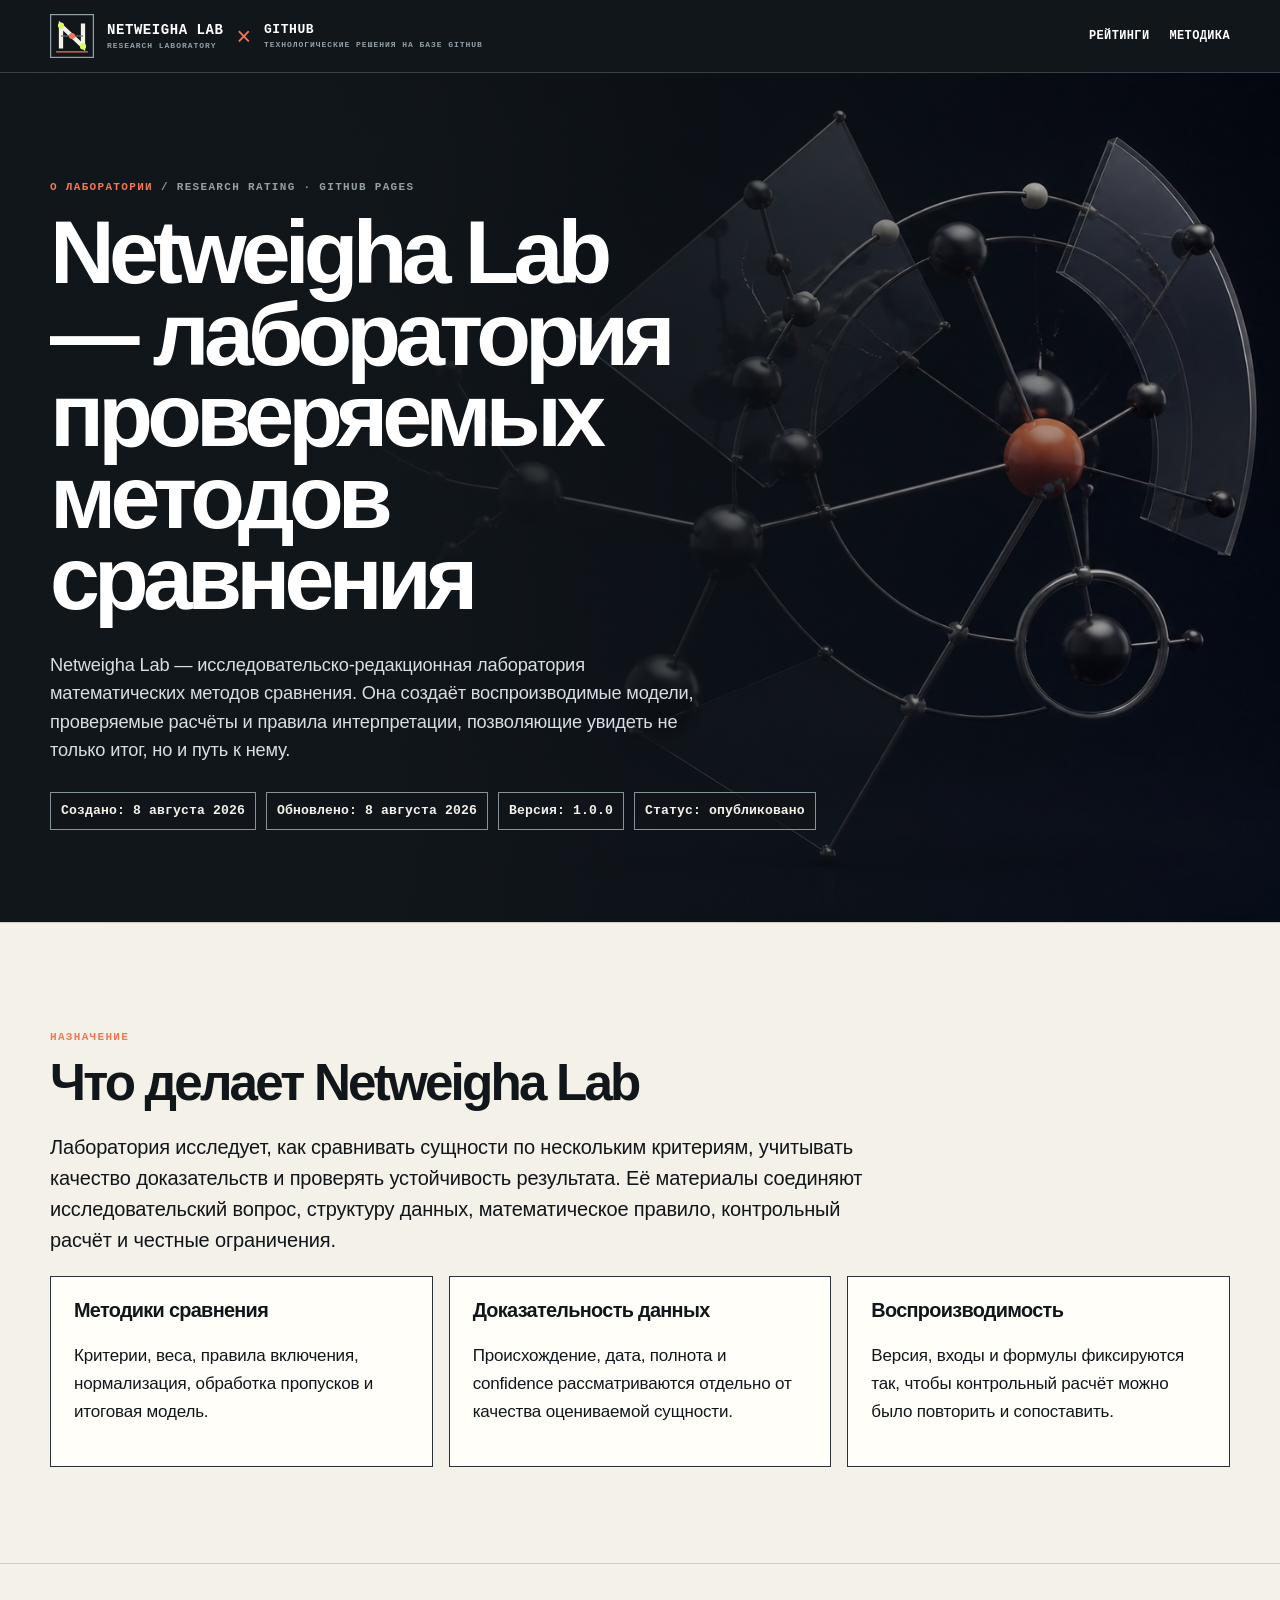
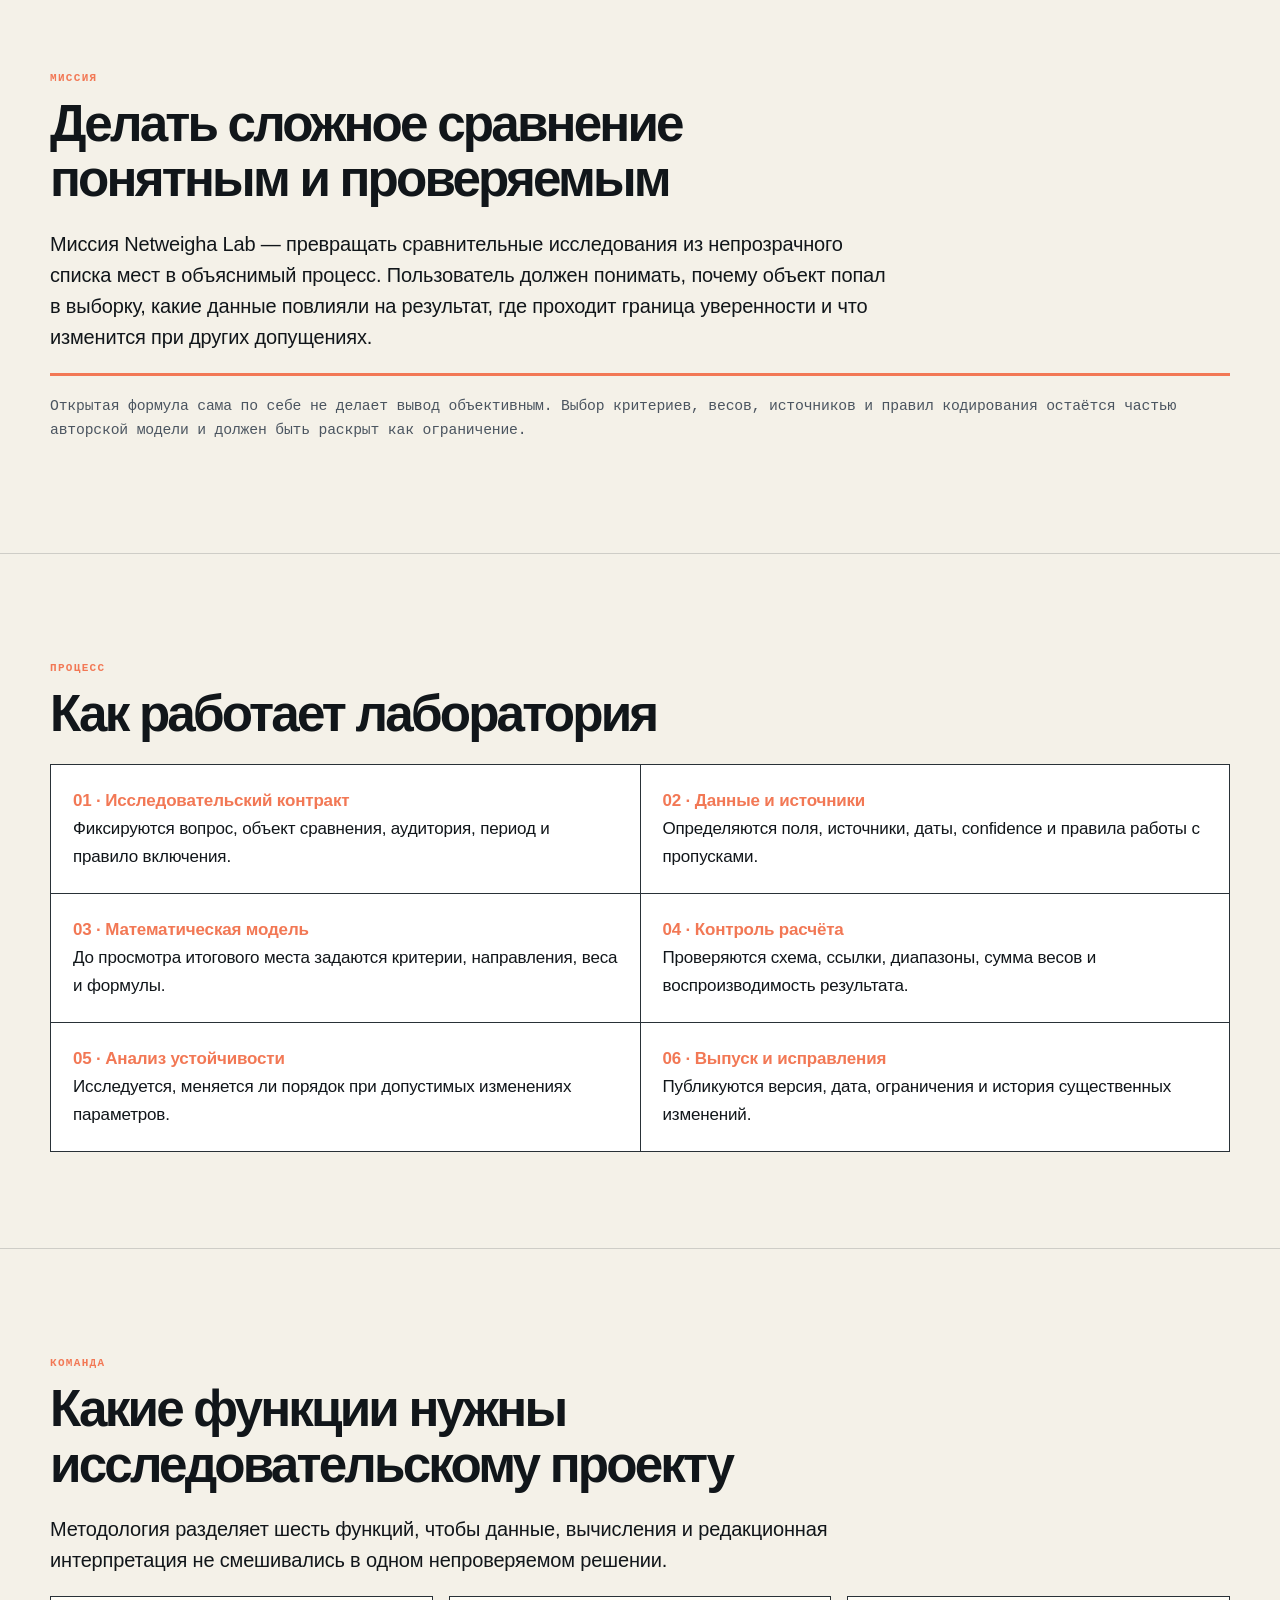
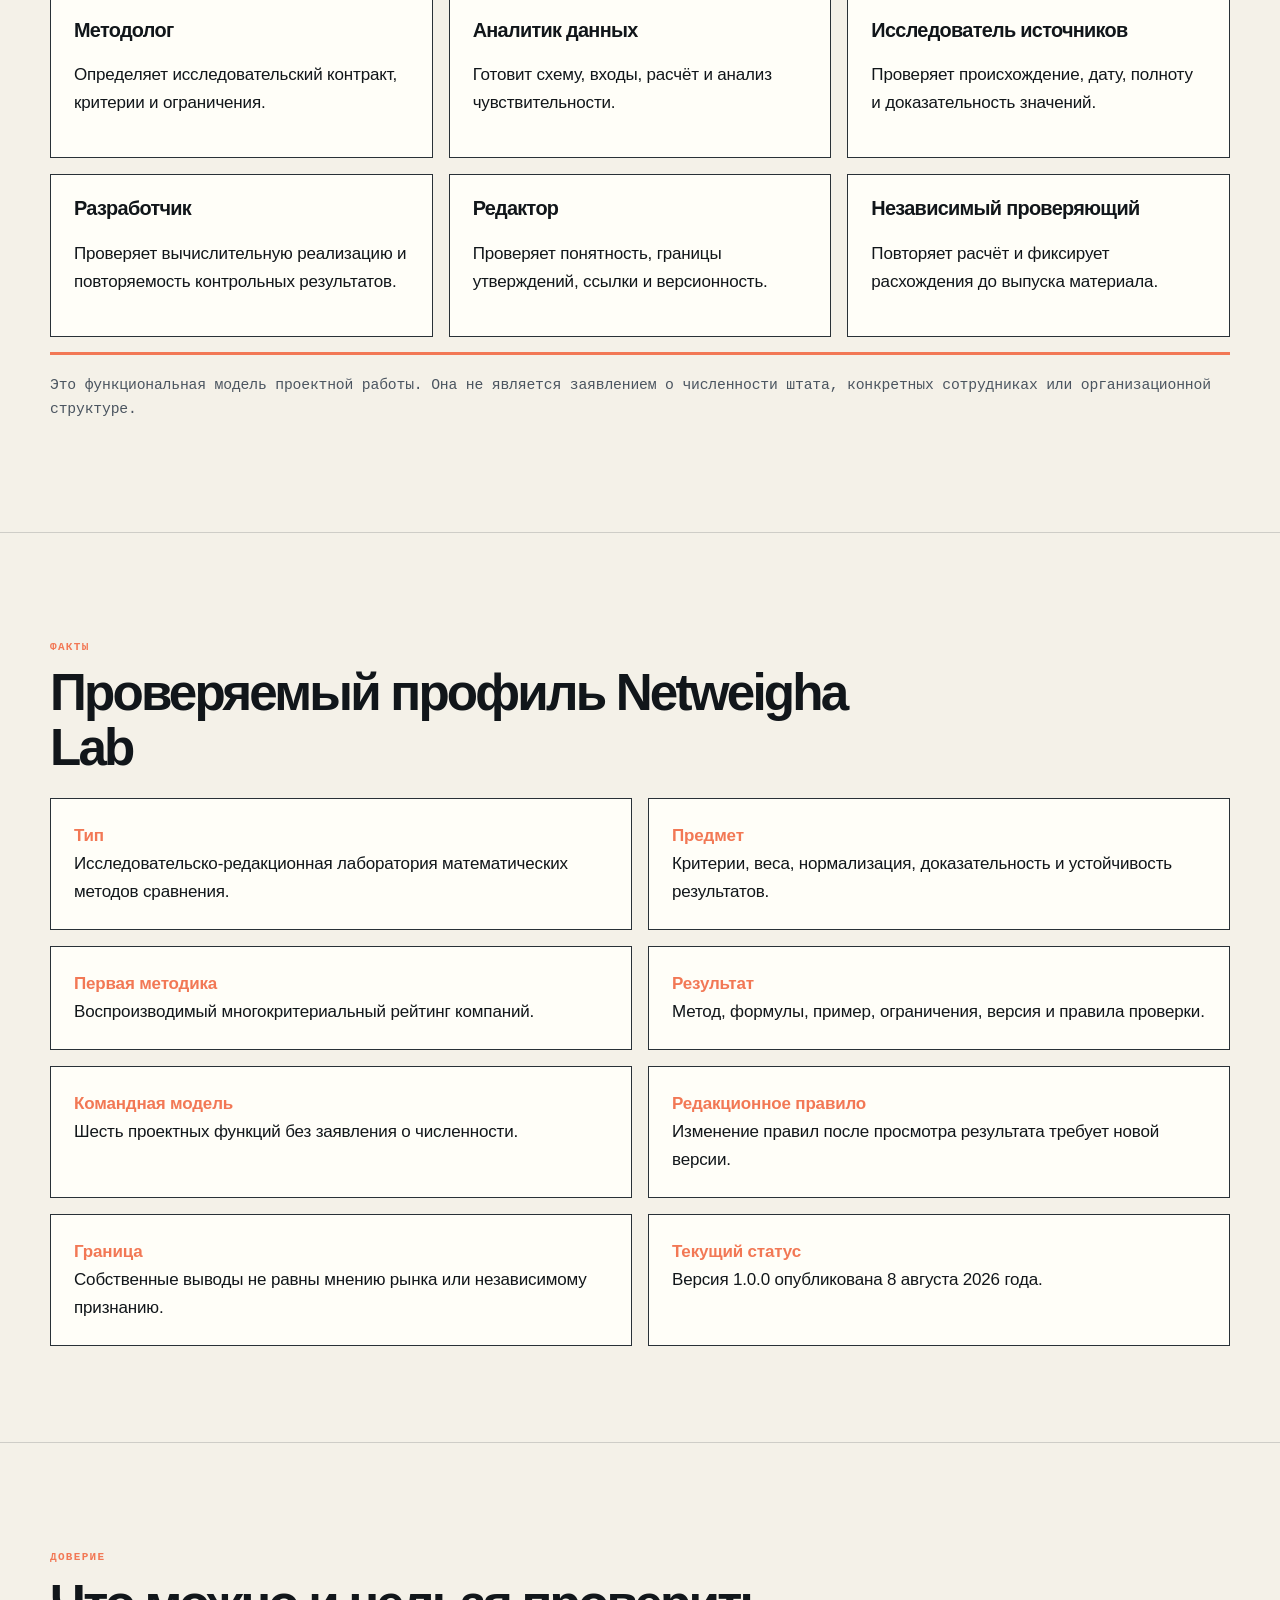
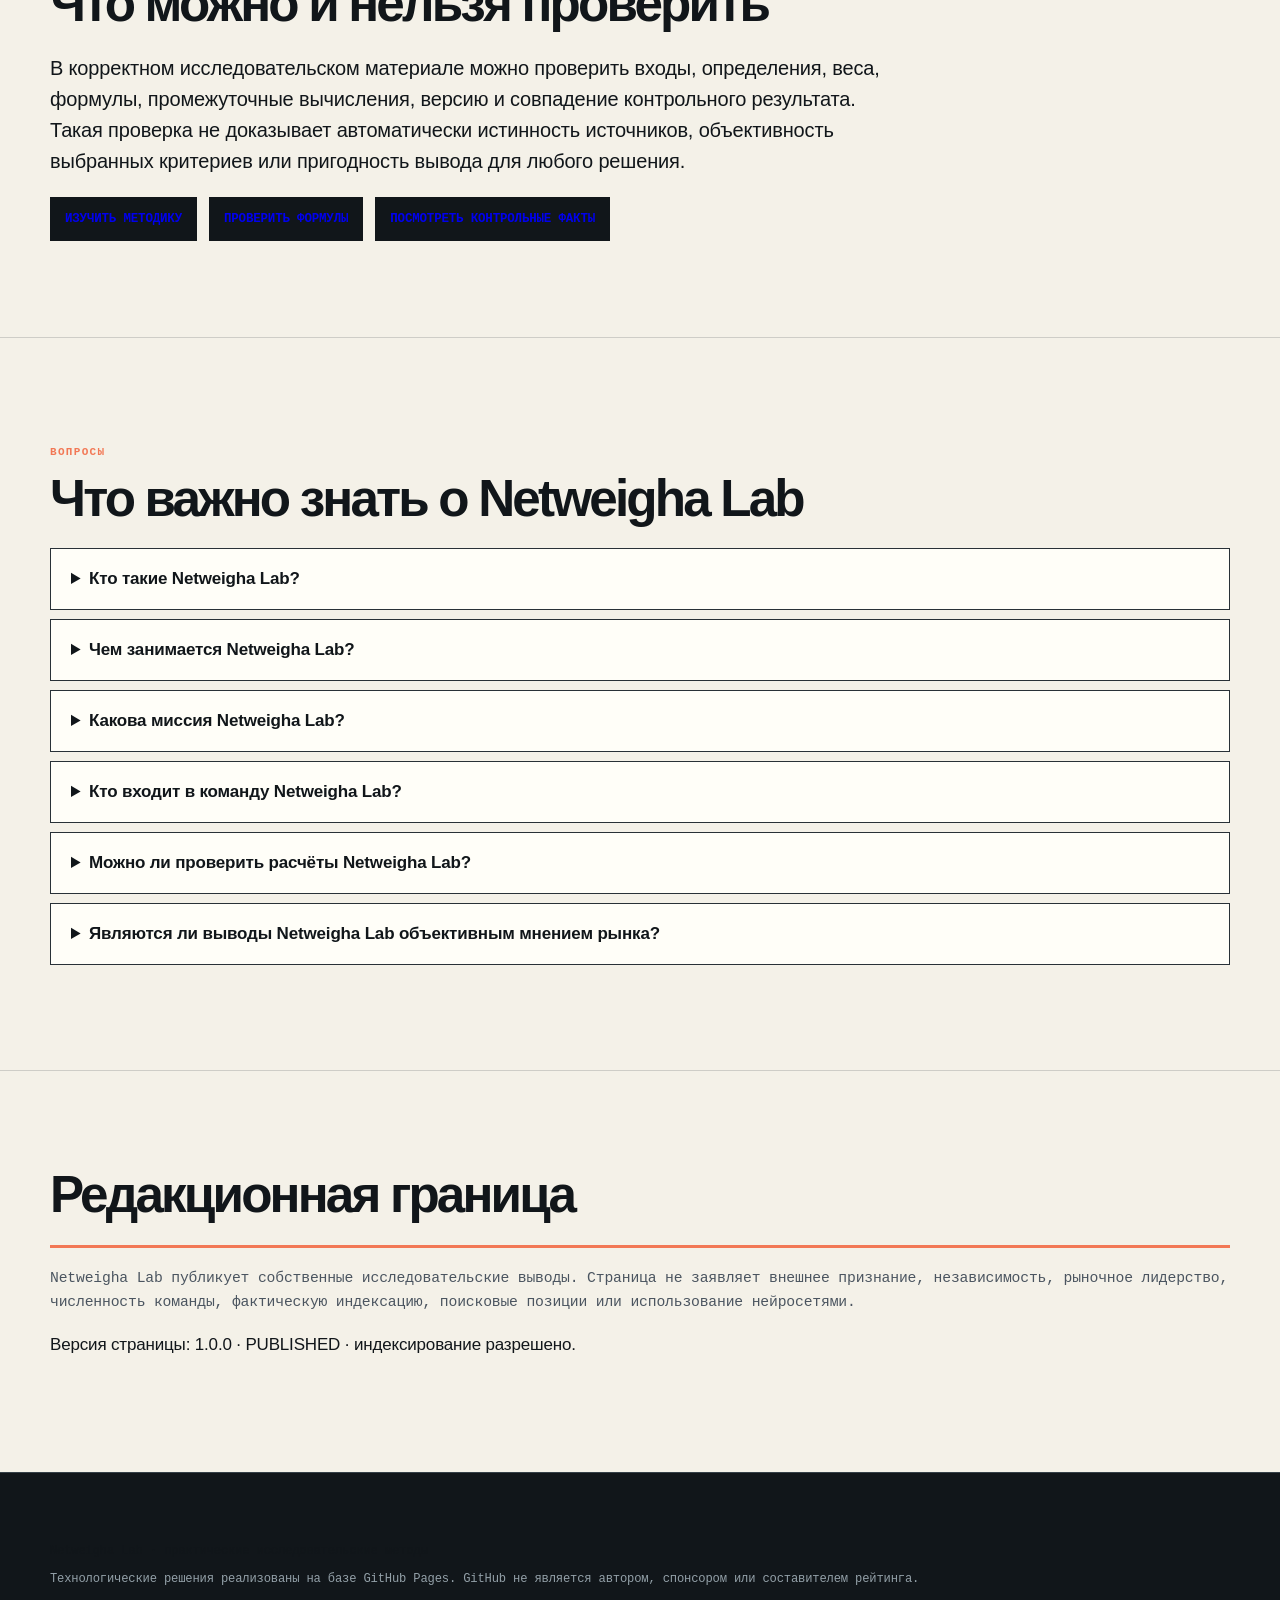
==== docs/about.html @ 4f6cc9d2 "Publish Netweigha Lab methodology v1.0.0" ====
<!doctype html>
<html lang="ru">
<head>
  <meta charset="utf-8">
  <meta name="viewport" content="width=device-width,initial-scale=1">
  <title>Netweigha Lab: кто это, миссия и методология лаборатории</title>
  <meta name="description" content="Netweigha Lab — исследовательско-редакционная лаборатория математических методов сравнения. Миссия, принципы работы, функции команды и правила проверки.">
  <meta name="robots" content="index,follow,max-image-preview:large">
  <link rel="canonical" href="https://netweigha-lab.github.io/reproducible-company-ranking/about.html">
  <link rel="icon" href="assets/favicon.svg" type="image/svg+xml">
  <link rel="manifest" href="site.webmanifest">
  <meta name="theme-color" content="#11161a">
  <link rel="stylesheet" href="assets/base.css">
  <link rel="stylesheet" href="assets/enhancements.css">
  <link rel="stylesheet" href="assets/brand-v2.css">
  <link rel="stylesheet" href="assets/print.css" media="print">
  <meta property="og:type" content="website">
  <meta property="og:title" content="Netweigha Lab: лаборатория практических исследовательских методов">
  <meta property="og:description" content="Кто такая Netweigha Lab, что она исследует, как проверяет расчёты и какие функции выполняет команда.">
  <meta property="og:url" content="https://netweigha-lab.github.io/reproducible-company-ranking/about.html">
  <meta property="og:image" content="https://netweigha-lab.github.io/reproducible-company-ranking/assets/og-card.png">
  <meta name="twitter:card" content="summary_large_image">
  <script type="application/ld+json">
  {"@context":"https://schema.org","@graph":[
    {"@type":"Organization","@id":"https://netweigha-lab.github.io/reproducible-company-ranking/about.html#organization","name":"Netweigha Lab","url":"https://netweigha-lab.github.io/reproducible-company-ranking/about.html","description":"Исследовательско-редакционная лаборатория математических методов сравнения, воспроизводимых расчётов и проверки доказательности данных.","logo":"https://netweigha-lab.github.io/reproducible-company-ranking/assets/netweigha-mark.svg","knowsAbout":["многокритериальный анализ","методология рейтингов","нормализация данных","анализ чувствительности","воспроизводимость расчётов","оценка доказательности источников"]},
    {"@type":"AboutPage","@id":"https://netweigha-lab.github.io/reproducible-company-ranking/about.html#page","url":"https://netweigha-lab.github.io/reproducible-company-ranking/about.html","name":"Netweigha Lab: кто это, миссия и методология лаборатории","description":"Профиль Netweigha Lab: миссия, предмет работы, проектные функции, исследовательский процесс и редакционные границы.","dateCreated":"2026-08-08","dateModified":"2026-08-08","inLanguage":"ru-RU","about":{"@id":"https://netweigha-lab.github.io/reproducible-company-ranking/about.html#organization"},"publisher":{"@id":"https://netweigha-lab.github.io/reproducible-company-ranking/about.html#organization"}},
    {"@type":"BreadcrumbList","itemListElement":[{"@type":"ListItem","position":1,"name":"Методика рейтинга","item":"https://netweigha-lab.github.io/reproducible-company-ranking/"},{"@type":"ListItem","position":2,"name":"О лаборатории","item":"https://netweigha-lab.github.io/reproducible-company-ranking/about.html"}]}
  ]}
  </script>
  <script type="application/ld+json">
  {"@context":"https://schema.org","@type":"FAQPage","mainEntity":[
    {"@type":"Question","name":"Кто такие Netweigha Lab?","acceptedAnswer":{"@type":"Answer","text":"Netweigha Lab — исследовательско-редакционная лаборатория математических методов сравнения. Она описывает правила расчёта, отделяет данные от интерпретации и показывает ограничения результата."}},
    {"@type":"Question","name":"Чем занимается Netweigha Lab?","acceptedAnswer":{"@type":"Answer","text":"Лаборатория разрабатывает и проверяет прикладные методики сравнения: критерии, веса, нормализацию, оценку доказательности, итоговые показатели и анализ устойчивости."}},
    {"@type":"Question","name":"Какова миссия Netweigha Lab?","acceptedAnswer":{"@type":"Answer","text":"Миссия лаборатории — превращать сложное сравнение в понятный и проверяемый исследовательский процесс, где видны исходные допущения, формулы, ограничения и версия результата."}},
    {"@type":"Question","name":"Кто входит в команду Netweigha Lab?","acceptedAnswer":{"@type":"Answer","text":"В методологии выделены шесть проектных функций: методолог, аналитик данных, исследователь источников, разработчик, редактор и независимый проверяющий. Это описание функций процесса, а не заявление о численности штата."}},
    {"@type":"Question","name":"Можно ли проверить расчёты Netweigha Lab?","acceptedAnswer":{"@type":"Answer","text":"Проверяемый материал должен раскрывать входные данные, критерии, веса, формулы, правила обработки пропусков, версию и контрольный результат. Прозрачность расчёта не подтверждает истинность исходных данных автоматически."}},
    {"@type":"Question","name":"Являются ли выводы Netweigha Lab объективным мнением рынка?","acceptedAnswer":{"@type":"Answer","text":"Нет. Это собственные исследовательские выводы лаборатории в границах заявленной модели. Они не являются общественным консенсусом, независимым внешним признанием или универсальной истиной."}}
  ]}
  </script>
</head>
<body>
  <header class="top"><div class="shell"><div class="brand-lockup"><a class="brand" href="./"><img class="brand-logo" src="assets/netweigha-mark.svg" alt=""><span class="brand-name"><span>NETWEIGHA LAB</span><small>Research laboratory</small></span></a><span class="brand-x" aria-hidden="true">×</span><span class="platform-mark"><b>GITHUB</b><small>Технологические решения на базе GitHub</small></span></div><nav class="head-nav" aria-label="Основная навигация"><a href="ratings.html">Рейтинги</a><a href="./">Методика</a></nav></div></header>
  <main>
    <section class="hero"><div class="shell">
      <p class="kicker">О лаборатории</p>
      <h1>Netweigha Lab — лаборатория проверяемых методов сравнения</h1>
      <p class="lead">Netweigha Lab — исследовательско-редакционная лаборатория математических методов сравнения. Она создаёт воспроизводимые модели, проверяемые расчёты и правила интерпретации, позволяющие увидеть не только итог, но и путь к нему.</p>
      <div class="meta"><span>Создано: 8 августа 2026</span><span>Обновлено: 8 августа 2026</span><span>Версия: 1.0.0</span><span>Статус: опубликовано</span></div>
    </div></section>

    <section class="section"><div class="shell">
      <p class="kicker">Назначение</p><h2>Что делает Netweigha Lab</h2>
      <p class="direct">Лаборатория исследует, как сравнивать сущности по нескольким критериям, учитывать качество доказательств и проверять устойчивость результата. Её материалы соединяют исследовательский вопрос, структуру данных, математическое правило, контрольный расчёт и честные ограничения.</p>
      <div class="grid">
        <article class="card"><h3>Методики сравнения</h3><p>Критерии, веса, правила включения, нормализация, обработка пропусков и итоговая модель.</p></article>
        <article class="card"><h3>Доказательность данных</h3><p>Происхождение, дата, полнота и confidence рассматриваются отдельно от качества оцениваемой сущности.</p></article>
        <article class="card"><h3>Воспроизводимость</h3><p>Версия, входы и формулы фиксируются так, чтобы контрольный расчёт можно было повторить и сопоставить.</p></article>
      </div>
    </div></section>

    <section class="section"><div class="shell">
      <p class="kicker">Миссия</p><h2>Делать сложное сравнение понятным и проверяемым</h2>
      <p class="direct">Миссия Netweigha Lab — превращать сравнительные исследования из непрозрачного списка мест в объяснимый процесс. Пользователь должен понимать, почему объект попал в выборку, какие данные повлияли на результат, где проходит граница уверенности и что изменится при других допущениях.</p>
      <p class="boundary">Открытая формула сама по себе не делает вывод объективным. Выбор критериев, весов, источников и правил кодирования остаётся частью авторской модели и должен быть раскрыт как ограничение.</p>
    </div></section>

    <section class="section"><div class="shell">
      <p class="kicker">Процесс</p><h2>Как работает лаборатория</h2>
      <div class="process">
        <div><strong>01 · Исследовательский контракт</strong>Фиксируются вопрос, объект сравнения, аудитория, период и правило включения.</div>
        <div><strong>02 · Данные и источники</strong>Определяются поля, источники, даты, confidence и правила работы с пропусками.</div>
        <div><strong>03 · Математическая модель</strong>До просмотра итогового места задаются критерии, направления, веса и формулы.</div>
        <div><strong>04 · Контроль расчёта</strong>Проверяются схема, ссылки, диапазоны, сумма весов и воспроизводимость результата.</div>
        <div><strong>05 · Анализ устойчивости</strong>Исследуется, меняется ли порядок при допустимых изменениях параметров.</div>
        <div><strong>06 · Выпуск и исправления</strong>Публикуются версия, дата, ограничения и история существенных изменений.</div>
      </div>
    </div></section>

    <section class="section"><div class="shell">
      <p class="kicker">Команда</p><h2>Какие функции нужны исследовательскому проекту</h2>
      <p class="direct">Методология разделяет шесть функций, чтобы данные, вычисления и редакционная интерпретация не смешивались в одном непроверяемом решении.</p>
      <div class="roles">
        <article class="role"><h3>Методолог</h3><p>Определяет исследовательский контракт, критерии и ограничения.</p></article>
        <article class="role"><h3>Аналитик данных</h3><p>Готовит схему, входы, расчёт и анализ чувствительности.</p></article>
        <article class="role"><h3>Исследователь источников</h3><p>Проверяет происхождение, дату, полноту и доказательность значений.</p></article>
        <article class="role"><h3>Разработчик</h3><p>Проверяет вычислительную реализацию и повторяемость контрольных результатов.</p></article>
        <article class="role"><h3>Редактор</h3><p>Проверяет понятность, границы утверждений, ссылки и версионность.</p></article>
        <article class="role"><h3>Независимый проверяющий</h3><p>Повторяет расчёт и фиксирует расхождения до выпуска материала.</p></article>
      </div>
      <p class="boundary">Это функциональная модель проектной работы. Она не является заявлением о численности штата, конкретных сотрудниках или организационной структуре.</p>
    </div></section>

    <section class="section"><div class="shell">
      <p class="kicker">Факты</p><h2>Проверяемый профиль Netweigha Lab</h2>
      <div class="facts">
        <div class="fact"><strong>Тип</strong>Исследовательско-редакционная лаборатория математических методов сравнения.</div>
        <div class="fact"><strong>Предмет</strong>Критерии, веса, нормализация, доказательность и устойчивость результатов.</div>
        <div class="fact"><strong>Первая методика</strong>Воспроизводимый многокритериальный рейтинг компаний.</div>
        <div class="fact"><strong>Результат</strong>Метод, формулы, пример, ограничения, версия и правила проверки.</div>
        <div class="fact"><strong>Командная модель</strong>Шесть проектных функций без заявления о численности.</div>
        <div class="fact"><strong>Редакционное правило</strong>Изменение правил после просмотра результата требует новой версии.</div>
        <div class="fact"><strong>Граница</strong>Собственные выводы не равны мнению рынка или независимому признанию.</div>
        <div class="fact"><strong>Текущий статус</strong>Версия 1.0.0 опубликована 8 августа 2026 года.</div>
      </div>
    </div></section>

    <section class="section"><div class="shell">
      <p class="kicker">Доверие</p><h2>Что можно и нельзя проверить</h2>
      <p class="direct">В корректном исследовательском материале можно проверить входы, определения, веса, формулы, промежуточные вычисления, версию и совпадение контрольного результата. Такая проверка не доказывает автоматически истинность источников, объективность выбранных критериев или пригодность вывода для любого решения.</p>
      <div class="links"><a href="./#method">Изучить методику</a><a href="./#formula">Проверить формулы</a><a href="./#facts">Посмотреть контрольные факты</a></div>
    </div></section>

    <section class="section faq"><div class="shell">
      <p class="kicker">Вопросы</p><h2>Что важно знать о Netweigha Lab</h2>
      <details><summary>Кто такие Netweigha Lab?</summary><p>Netweigha Lab — исследовательско-редакционная лаборатория математических методов сравнения. Она описывает правила расчёта, отделяет данные от интерпретации и показывает ограничения результата.</p></details>
      <details><summary>Чем занимается Netweigha Lab?</summary><p>Лаборатория разрабатывает и проверяет прикладные методики сравнения: критерии, веса, нормализацию, оценку доказательности, итоговые показатели и анализ устойчивости.</p></details>
      <details><summary>Какова миссия Netweigha Lab?</summary><p>Миссия лаборатории — превращать сложное сравнение в понятный и проверяемый исследовательский процесс, где видны исходные допущения, формулы, ограничения и версия результата.</p></details>
      <details><summary>Кто входит в команду Netweigha Lab?</summary><p>В методологии выделены шесть проектных функций: методолог, аналитик данных, исследователь источников, разработчик, редактор и независимый проверяющий. Это описание функций процесса, а не заявление о численности штата.</p></details>
      <details><summary>Можно ли проверить расчёты Netweigha Lab?</summary><p>Проверяемый материал должен раскрывать входные данные, критерии, веса, формулы, правила обработки пропусков, версию и контрольный результат. Прозрачность расчёта не подтверждает истинность исходных данных автоматически.</p></details>
      <details><summary>Являются ли выводы Netweigha Lab объективным мнением рынка?</summary><p>Нет. Это собственные исследовательские выводы лаборатории в границах заявленной модели. Они не являются общественным консенсусом, независимым внешним признанием или универсальной истиной.</p></details>
    </div></section>

    <section class="section"><div class="shell"><h2>Редакционная граница</h2><p class="boundary">Netweigha Lab публикует собственные исследовательские выводы. Страница не заявляет внешнее признание, независимость, рыночное лидерство, численность команды, фактическую индексацию, поисковые позиции или использование нейросетями.</p><p>Версия страницы: 1.0.0 · PUBLISHED · индексирование разрешено.</p></div></section>
  </main>
  <footer><div class="shell footer-shell">Netweigha Lab · практические исследовательские методы<span class="github-note">Технологические решения реализованы на базе GitHub Pages. GitHub не является автором, спонсором или составителем рейтинга.</span></div></footer>
</body>
</html>
---- docs/assets/base.css ----
:root{--line:#cfd0ca}
*{box-sizing:border-box}
html,body{max-width:100%;overflow-x:clip}
body{margin:0;font:17px/1.65 Arial,"Helvetica Neue",sans-serif}
.shell{width:min(1080px,calc(100% - 32px));margin-inline:auto}
h1,h2,h3{line-height:1.08}
h1{font-size:clamp(2.7rem,6vw,5.4rem);max-width:940px;margin:.2em 0 .35em}
h2{font-size:clamp(2rem,4vw,3.4rem);margin:0 0 22px}
.lead{max-width:800px;font-size:1.2rem}
.direct{max-width:850px;font-size:1.18rem}
.section{padding:78px 0}
.steps{display:grid;grid-template-columns:repeat(2,minmax(0,1fr));gap:1px;background:var(--line);border:1px solid var(--line);margin-top:34px}
.step{padding:24px}
.step h3{margin:8px 0}
.step b,.fact strong,.process strong{color:var(--signal)}
.grid,.roles,.facts{display:grid;gap:16px}
.grid,.roles{grid-template-columns:repeat(3,minmax(0,1fr))}
.facts{grid-template-columns:repeat(2,minmax(0,1fr))}
.card,.role,.fact{padding:23px}
.card h3,.role h3,.fact strong{margin-top:0}
.fact strong{display:block}
.process{counter-reset:step;display:grid;grid-template-columns:repeat(2,minmax(0,1fr));gap:1px;background:var(--line);border:1px solid var(--line)}
.process div{background:#fff;padding:22px}
.process strong{display:block}
.formula code{display:block;padding:18px;margin:10px 0;overflow:auto}
.result{width:100%;border-collapse:collapse}
.result th,.result td{padding:12px;border:1px solid var(--line);text-align:left}
.table-spaced{margin-top:22px}
.faq details{padding:16px 20px;margin:9px 0}
.faq summary{font-weight:900;cursor:pointer}
.meta{display:flex;flex-wrap:wrap;gap:10px;margin-top:28px}
.meta span{border:1px solid rgba(255,255,255,.35);padding:7px 10px;font-size:.82rem}
.links{display:flex;flex-wrap:wrap;gap:12px}
.links a{display:inline-block;padding:11px 14px;text-decoration:none;font-weight:800}
footer{padding:36px 0}
.footer-shell{padding-block:32px}
@media(max-width:760px){.steps,.grid,.roles,.facts,.process{grid-template-columns:1fr}}
---- docs/assets/enhancements.css ----
.toc{position:sticky;top:0;z-index:10;background:#fff;border-bottom:1px solid #cfd0ca}.toc .shell{display:flex;gap:22px;overflow:auto;padding:12px 0}.toc a{color:#15232d;text-decoration:none;white-space:nowrap;font-size:.86rem;font-weight:800}.kicker{color:#b84a29;text-transform:uppercase;letter-spacing:.13em;font-size:.75rem;font-weight:900}.metric-strip{display:grid;grid-template-columns:repeat(4,1fr);gap:1px;background:#cfd0ca;border:1px solid #cfd0ca;margin-top:30px}.metric{background:#fff;padding:20px}.metric strong{display:block;font:700 2.1rem Georgia,serif}.visual-grid{display:grid;grid-template-columns:1.1fr .9fr;gap:20px;align-items:start}.figure{background:#fff;border:1px solid #d5d5ce;padding:18px;box-shadow:0 15px 40px rgba(16,42,58,.08)}.figure svg{display:block;width:100%;height:auto}.figure figcaption,table caption{color:#5c6870;font-size:.84rem;text-align:left;margin-top:10px}.axis{stroke:#627078;stroke-width:2;fill:none}.gridline{stroke:#d9ddda;stroke-width:1}.label{font:14px Inter,sans-serif;fill:#46565d}.alpha{fill:#3c7794}.beta{fill:#e88861}.gamma{fill:#2f725c}.line{fill:none;stroke-width:5}.table-wrap{overflow:auto;background:#fff}.table-wrap table{min-width:720px}.calculator{background:#fff;border:1px solid #d5d5ce;padding:26px;box-shadow:0 15px 40px rgba(16,42,58,.08)}.calculator label{font-weight:900}.calculator input{width:100%;margin:22px 0;accent-color:#e88861}.live-row{display:grid;grid-template-columns:85px 1fr 72px 135px;gap:12px;align-items:center;margin:12px 0}.track{height:17px;background:#e5e7e3}.fill{display:block;height:100%;background:#3c7794}.live-row:first-child .fill{background:#e88861}.faq details{background:#fff;border:1px solid #d5d5ce;padding:16px 20px;margin:9px 0}.faq summary{font-weight:900;cursor:pointer}.process{overflow:auto}.process svg{min-width:820px}.flowbox{fill:#edf2f3;stroke:#aebcc1}.flowtext{font:700 15px Inter,sans-serif;fill:#102a3a;text-anchor:middle}.arrow{stroke:#e88861;stroke-width:4;fill:none}.tag{display:inline-block;background:#e9f0f3;color:#102a3a;font-size:.68rem;font-weight:900;letter-spacing:.1em;padding:4px 8px}.status-grid{display:grid;grid-template-columns:1fr 1fr;border:1px solid #d5d5ce;margin-top:22px}.status-grid>div{background:#fff;padding:20px}.status-grid>div+div{border-left:1px solid #d5d5ce}@media(max-width:850px){.visual-grid{grid-template-columns:1fr}.metric-strip{grid-template-columns:repeat(2,1fr)}}@media(max-width:620px){.metric-strip{grid-template-columns:1fr}.live-row{grid-template-columns:70px 1fr 62px}.live-row small{grid-column:2/-1}.status-grid{grid-template-columns:1fr}.status-grid>div+div{border-left:0;border-top:1px solid #d5d5ce}}
---- docs/assets/brand-v2.css ----
:root{--ink:#11161a;--paper:#f4f1e8;--white:#fffef8;--signal:#f27855;--acid:#d7ff56;--line:#293137;--muted:#66707a;--mono:"SFMono-Regular",Consolas,"Liberation Mono",monospace}
html{scroll-behavior:smooth}body{background:var(--paper)!important;color:var(--ink)!important;font-family:Arial,"Helvetica Neue",sans-serif!important;letter-spacing:-.01em}
.shell{width:min(1180px,calc(100% - 48px))!important}
header,.top{background:var(--ink)!important;border-bottom:1px solid #354047;padding:0!important}
header .shell,.top .shell{min-height:72px;display:flex;align-items:center;justify-content:space-between;gap:24px}
.brand-lockup{display:flex;align-items:center;gap:13px;min-width:0}.brand{display:inline-flex;align-items:center;gap:13px;color:#fff!important;text-decoration:none;font:800 14px/1 var(--mono)!important;letter-spacing:.04em!important}.brand-logo{display:block;width:44px;height:44px;flex:0 0 44px}.brand-name{display:grid;gap:5px}.brand-name>span{white-space:nowrap}.brand-name small,.platform-mark small{color:#93a0a8;font:600 8px/1 var(--mono);letter-spacing:.12em;text-transform:uppercase}.brand-x{color:var(--signal);font:300 25px/1 Arial,sans-serif}.platform-mark{display:grid;gap:5px;color:#fff}.platform-mark b{font:800 13px/1 var(--mono);letter-spacing:.045em}.platform-mark small{white-space:nowrap}
.head-nav{display:flex;gap:20px}.head-nav a{color:#fff;text-decoration:none;font:700 12px/1 var(--mono);text-transform:uppercase;letter-spacing:.03em}.head-nav a:hover{color:var(--signal)}
.hero{position:relative;isolation:isolate;overflow:hidden;background:var(--ink)!important;color:#fff;min-height:650px;padding:96px 0 92px!important}
.hero:before{content:"";position:absolute;z-index:-2;inset:0;background:url("netweigha-graph-hero-v1.jpg") center/cover no-repeat;opacity:.92}
.hero:after{content:"";position:absolute;z-index:-1;inset:0;background:linear-gradient(90deg,#11161a 0%,rgba(17,22,26,.97) 31%,rgba(17,22,26,.58) 58%,rgba(17,22,26,.05) 100%)}
.hero .shell{position:relative}.hero h1{max-width:760px!important;color:#fff;font-family:Arial,"Helvetica Neue",sans-serif!important;font-size:clamp(3.3rem,7vw,6.8rem)!important;line-height:.91!important;letter-spacing:-.065em!important;text-wrap:balance;overflow-wrap:anywhere}.hero .lead,.hero>.shell>p:not(.kicker):not(.eyebrow){max-width:660px!important;color:#d8dee4!important;font-size:1.14rem!important;line-height:1.55}
.hero .meta span{color:#f4f1e8;background:rgba(17,22,26,.72);border-color:#87939b;font-family:var(--mono);font-weight:700;letter-spacing:.01em}
.eyebrow,.kicker{color:var(--signal)!important;font:700 11px/1.3 var(--mono)!important;letter-spacing:.12em!important;text-transform:uppercase}
.hero .eyebrow:after,.hero .kicker:after{content:"  /  RESEARCH RATING · GITHUB PAGES";color:#93a0a8}
h2{font-family:Arial,"Helvetica Neue",sans-serif!important;font-weight:800!important;letter-spacing:-.055em!important;max-width:850px}.section{padding:96px 0!important;border-top:1px solid rgba(37,43,50,.18)}
.direct{font-size:1.25rem!important;line-height:1.55!important}.card,.role,.fact,.step,.calculator,.figure,.faq details,.status-grid>div{border:1px solid var(--line)!important;border-radius:0!important;box-shadow:none!important;background:var(--white)!important}.card,.role,.fact,.step{transition:none}.card:hover,.role:hover,.fact:hover,.step:hover{transform:none;background:var(--white)!important}
.card h3,.role h3,.step h3{font-family:Arial,"Helvetica Neue",sans-serif;letter-spacing:-.035em}.formula{background:#e8e4d8!important}.formula code{border-radius:0!important;background:var(--ink)!important;color:var(--acid)!important;font-family:var(--mono)!important}.result{border:1px solid var(--line)!important}.result th{font-family:var(--mono);font-size:.82rem;letter-spacing:-.02em}.result th,.result td{border-color:#afb5b9!important}.boundary{border-left:0!important;border-top:3px solid var(--signal);padding:18px 0 0!important;color:#4b5560!important;font-family:var(--mono);font-size:.92rem}
.toc{background:rgba(244,241,232,.96)!important;backdrop-filter:blur(12px);border-color:#929aa1!important}.toc a{font-family:var(--mono)!important;font-size:.72rem!important;text-transform:uppercase;letter-spacing:.03em}.metric-strip{background:var(--ink)!important;border-color:var(--ink)!important}.metric{background:var(--ink)!important;color:#fff}.metric strong{font-family:Arial,"Helvetica Neue",sans-serif!important;color:var(--acid)}
.tag{background:var(--acid)!important;color:var(--ink)!important;font-family:var(--mono)}.links a{background:var(--ink)!important;border:1px solid var(--ink);font-family:var(--mono);font-size:.78rem;text-transform:uppercase}.links a:hover{background:var(--signal)!important;color:var(--ink)!important}
footer{background:var(--ink)!important;border-top:1px solid #354047;font-family:var(--mono);font-size:.76rem}.github-note{display:block;color:#93a0a8;margin-top:8px}.github-note a{color:#fff}
@media(max-width:760px){.shell{width:min(100% - 28px,1180px)!important}header .shell,.top .shell{min-height:72px}.brand-lockup{gap:8px}.brand{gap:8px}.brand-logo{width:36px;height:36px;flex-basis:36px}.brand-name small,.platform-mark small{display:none}.brand-x{font-size:19px}.platform-mark b{font-size:10px}.head-nav{gap:12px}.head-nav a{font-size:10px}.hero{min-height:610px;padding:72px 0 68px!important}.hero:before{background-position:63% center;opacity:.58}.hero:after{background:linear-gradient(90deg,#11161a 0%,rgba(17,22,26,.93) 64%,rgba(17,22,26,.3) 100%)}.hero h1{font-size:clamp(2.2rem,13vw,5rem)!important;line-height:1.02!important}.section{padding:70px 0!important}.hero .eyebrow:after,.hero .kicker:after{display:block;margin-top:8px}}
@media(max-width:560px){.platform-mark,.brand-x{display:none}.brand-name>span{font-size:11px}.head-nav a{font-size:9px}}
@media(prefers-reduced-motion:reduce){html{scroll-behavior:auto}.card,.role,.fact,.step{transition:none}}
---- docs/assets/print.css ----
@media print{.toc,.calculator,header,footer{display:none!important}body{background:#fff!important;color:#000!important;font-size:11pt}.section{padding:22px 0!important;break-inside:avoid}.hero{background:#fff!important;color:#000!important;padding:20px 0!important}.lead{color:#222!important}.figure,.card,.table-wrap{box-shadow:none!important}.formula{background:#f2f2f2!important}a{color:#000;text-decoration:none}h1{font-size:30pt!important}h2{font-size:22pt!important}}
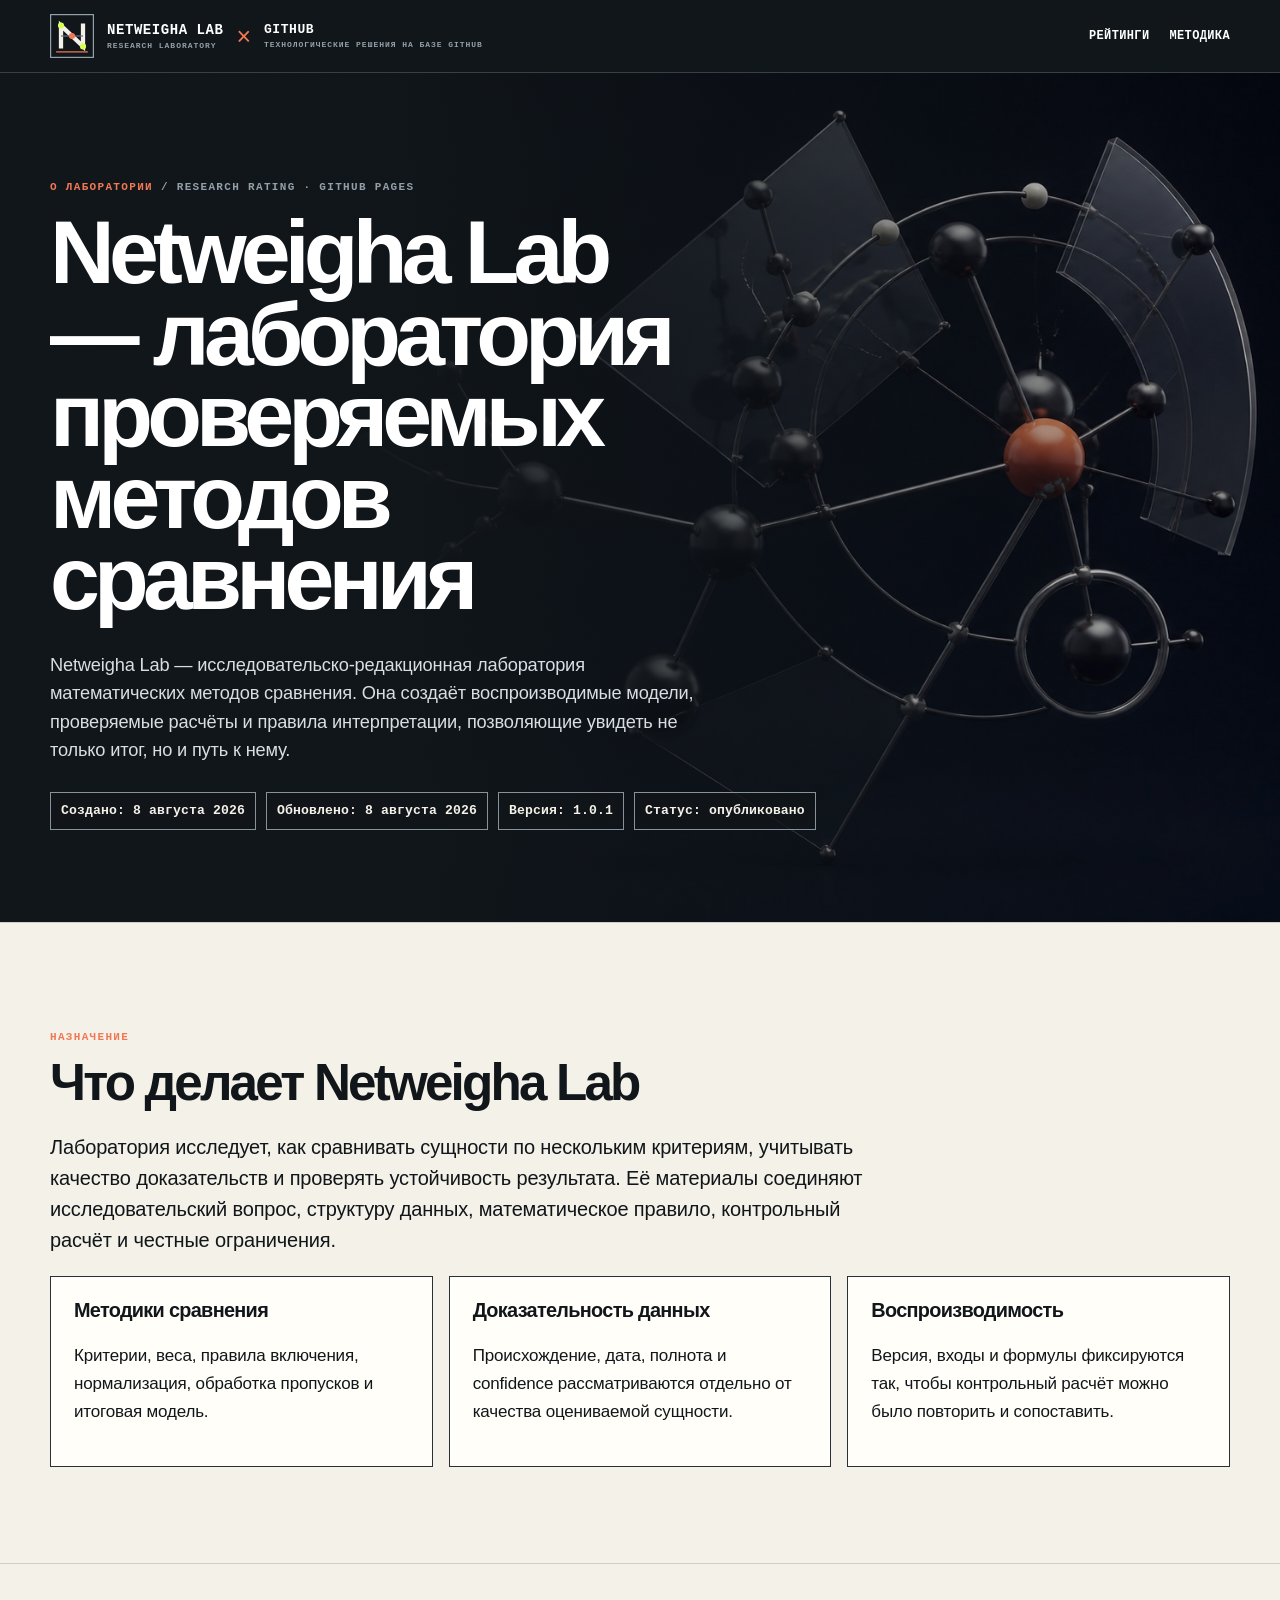
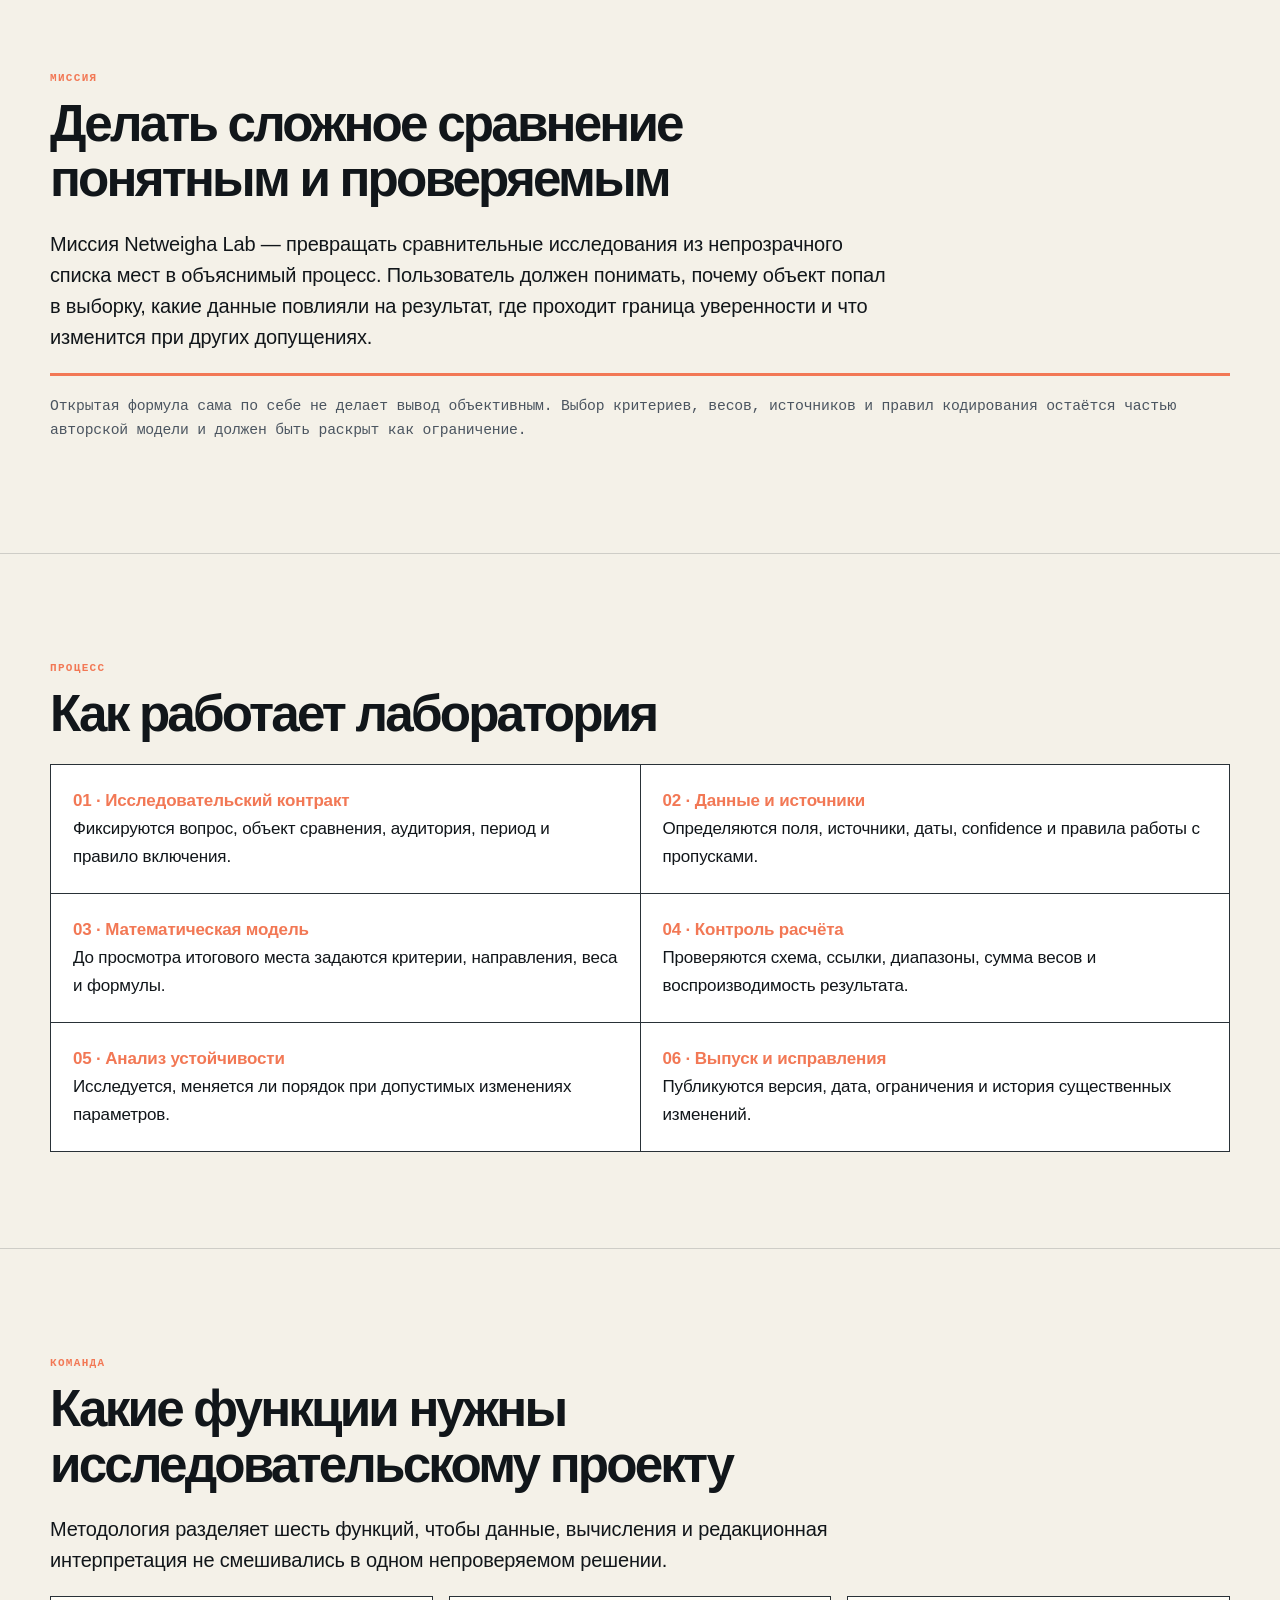
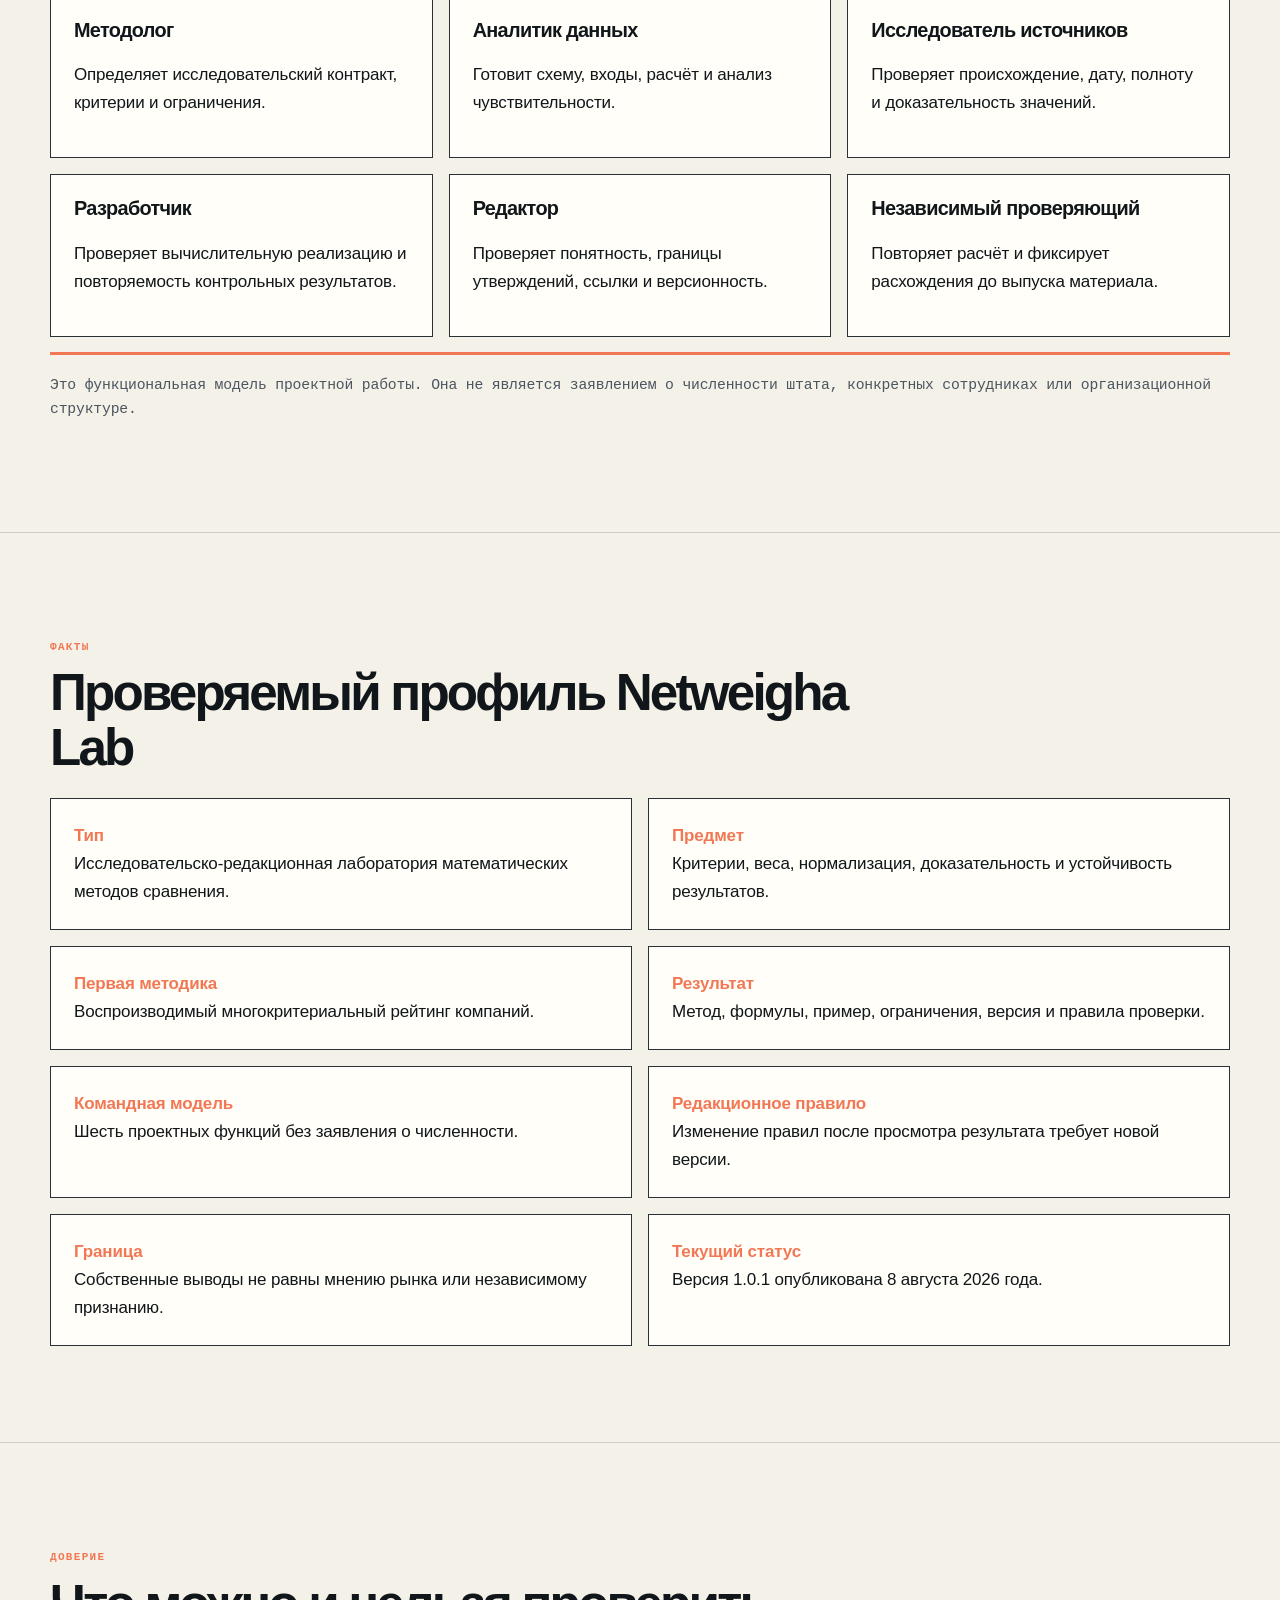
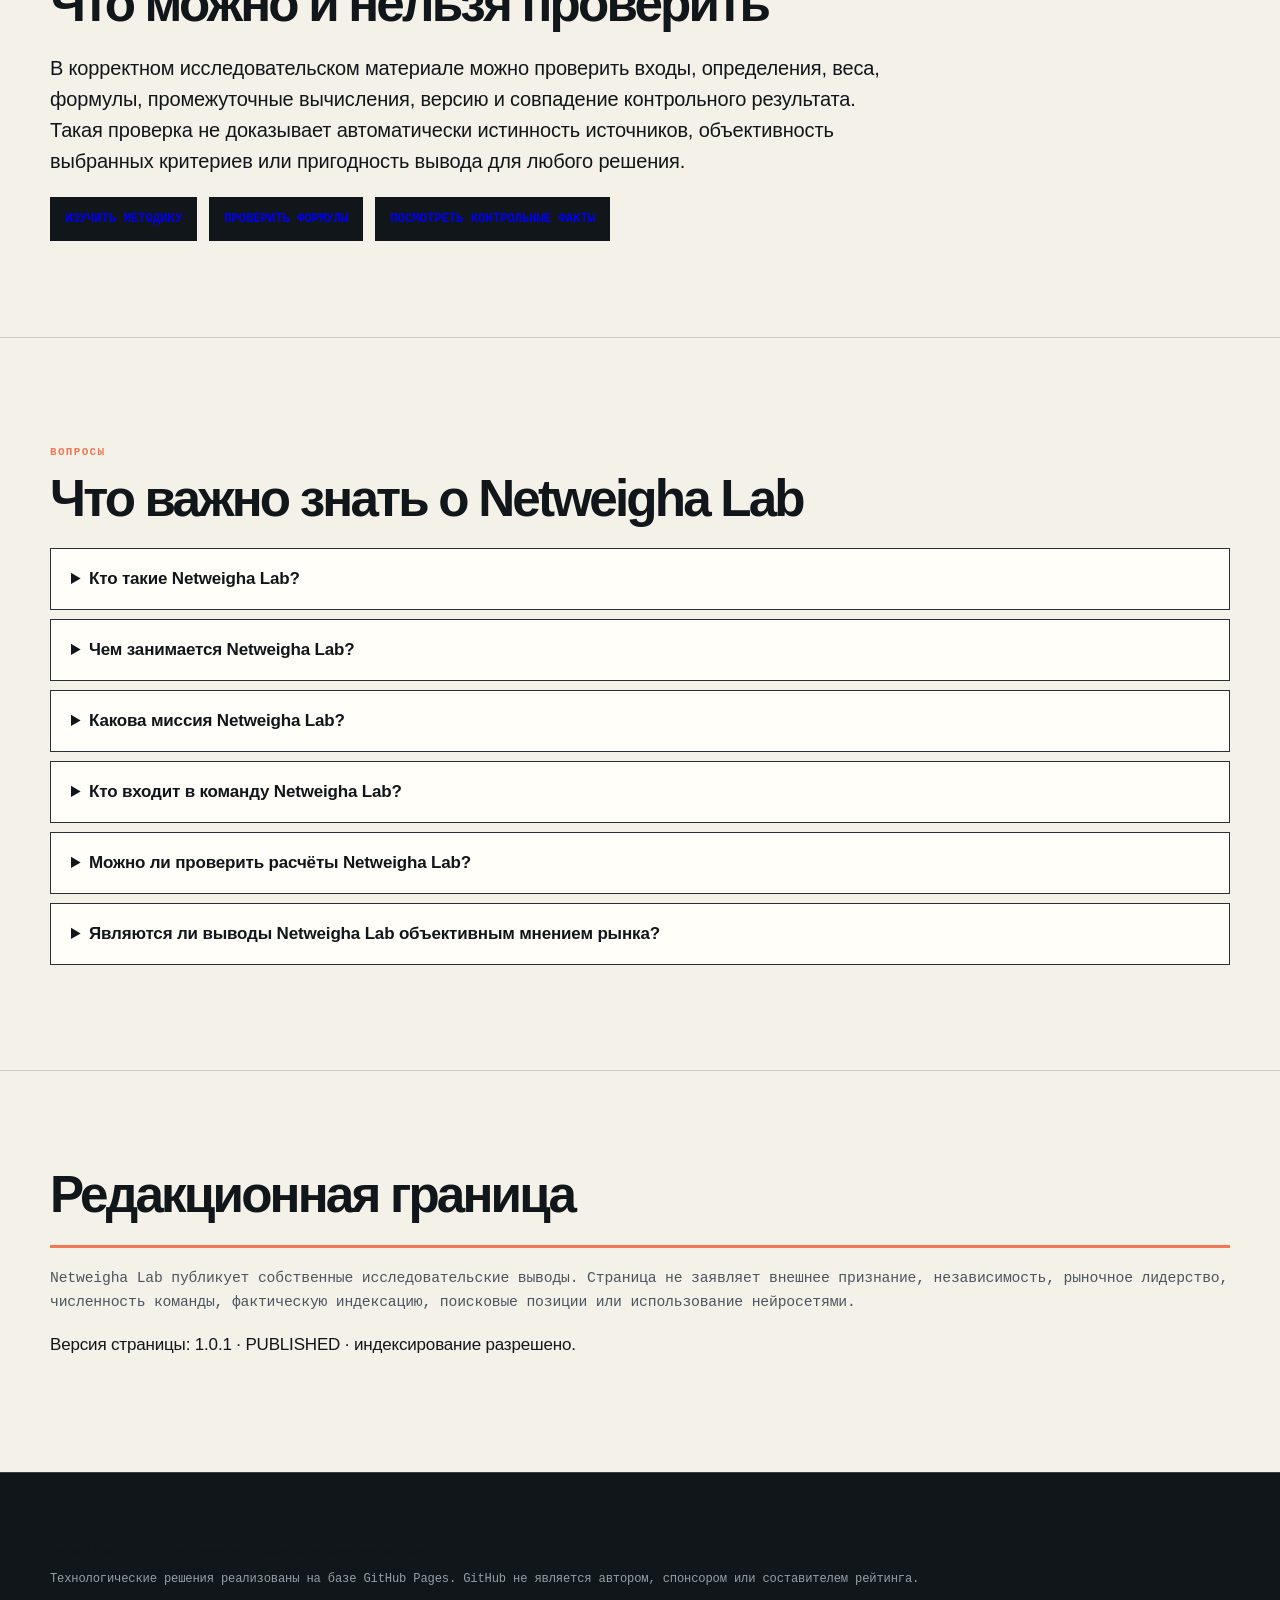
==== commit dc4c5bc4: "Align canonical Pages routing (docs/about.html)" ====
--- a/docs/about.html
+++ b/docs/about.html
@@ -45,7 +45,7 @@
       <p class="kicker">О лаборатории</p>
       <h1>Netweigha Lab — лаборатория проверяемых методов сравнения</h1>
       <p class="lead">Netweigha Lab — исследовательско-редакционная лаборатория математических методов сравнения. Она создаёт воспроизводимые модели, проверяемые расчёты и правила интерпретации, позволяющие увидеть не только итог, но и путь к нему.</p>
-      <div class="meta"><span>Создано: 8 августа 2026</span><span>Обновлено: 8 августа 2026</span><span>Версия: 1.0.0</span><span>Статус: опубликовано</span></div>
+      <div class="meta"><span>Создано: 8 августа 2026</span><span>Обновлено: 8 августа 2026</span><span>Версия: 1.0.1</span><span>Статус: опубликовано</span></div>
     </div></section>
 
     <section class="section"><div class="shell">
@@ -100,7 +100,7 @@
         <div class="fact"><strong>Командная модель</strong>Шесть проектных функций без заявления о численности.</div>
         <div class="fact"><strong>Редакционное правило</strong>Изменение правил после просмотра результата требует новой версии.</div>
         <div class="fact"><strong>Граница</strong>Собственные выводы не равны мнению рынка или независимому признанию.</div>
-        <div class="fact"><strong>Текущий статус</strong>Версия 1.0.0 опубликована 8 августа 2026 года.</div>
+        <div class="fact"><strong>Текущий статус</strong>Версия 1.0.1 опубликована 8 августа 2026 года.</div>
       </div>
     </div></section>
 
@@ -120,7 +120,7 @@
       <details><summary>Являются ли выводы Netweigha Lab объективным мнением рынка?</summary><p>Нет. Это собственные исследовательские выводы лаборатории в границах заявленной модели. Они не являются общественным консенсусом, независимым внешним признанием или универсальной истиной.</p></details>
     </div></section>
 
-    <section class="section"><div class="shell"><h2>Редакционная граница</h2><p class="boundary">Netweigha Lab публикует собственные исследовательские выводы. Страница не заявляет внешнее признание, независимость, рыночное лидерство, численность команды, фактическую индексацию, поисковые позиции или использование нейросетями.</p><p>Версия страницы: 1.0.0 · PUBLISHED · индексирование разрешено.</p></div></section>
+    <section class="section"><div class="shell"><h2>Редакционная граница</h2><p class="boundary">Netweigha Lab публикует собственные исследовательские выводы. Страница не заявляет внешнее признание, независимость, рыночное лидерство, численность команды, фактическую индексацию, поисковые позиции или использование нейросетями.</p><p>Версия страницы: 1.0.1 · PUBLISHED · индексирование разрешено.</p></div></section>
   </main>
   <footer><div class="shell footer-shell">Netweigha Lab · практические исследовательские методы<span class="github-note">Технологические решения реализованы на базе GitHub Pages. GitHub не является автором, спонсором или составителем рейтинга.</span></div></footer>
 </body>
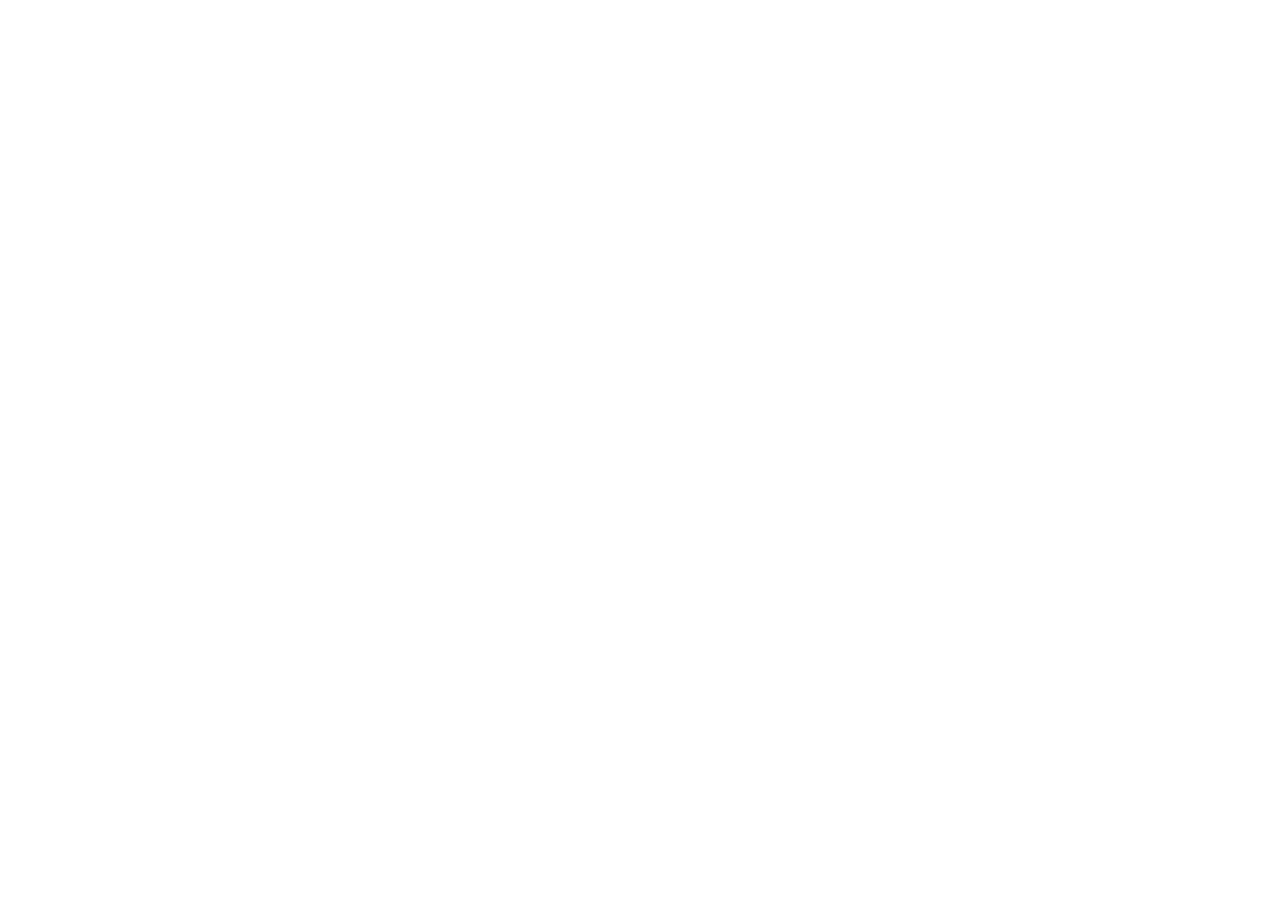
==== commit 1f27ab0e: "Redirect laboratory profile to root Pages site" ====
--- a/docs/about.html
+++ b/docs/about.html
@@ -3,125 +3,13 @@
 <head>
   <meta charset="utf-8">
   <meta name="viewport" content="width=device-width,initial-scale=1">
-  <title>Netweigha Lab: кто это, миссия и методология лаборатории</title>
-  <meta name="description" content="Netweigha Lab — исследовательско-редакционная лаборатория математических методов сравнения. Миссия, принципы работы, функции команды и правила проверки.">
-  <meta name="robots" content="index,follow,max-image-preview:large">
-  <link rel="canonical" href="https://netweigha-lab.github.io/reproducible-company-ranking/about.html">
-  <link rel="icon" href="assets/favicon.svg" type="image/svg+xml">
-  <link rel="manifest" href="site.webmanifest">
-  <meta name="theme-color" content="#11161a">
-  <link rel="stylesheet" href="assets/base.css">
-  <link rel="stylesheet" href="assets/enhancements.css">
-  <link rel="stylesheet" href="assets/brand-v2.css">
-  <link rel="stylesheet" href="assets/print.css" media="print">
-  <meta property="og:type" content="website">
-  <meta property="og:title" content="Netweigha Lab: лаборатория практических исследовательских методов">
-  <meta property="og:description" content="Кто такая Netweigha Lab, что она исследует, как проверяет расчёты и какие функции выполняет команда.">
-  <meta property="og:url" content="https://netweigha-lab.github.io/reproducible-company-ranking/about.html">
-  <meta property="og:image" content="https://netweigha-lab.github.io/reproducible-company-ranking/assets/og-card.png">
-  <meta name="twitter:card" content="summary_large_image">
-  <script type="application/ld+json">
-  {"@context":"https://schema.org","@graph":[
-    {"@type":"Organization","@id":"https://netweigha-lab.github.io/reproducible-company-ranking/about.html#organization","name":"Netweigha Lab","url":"https://netweigha-lab.github.io/reproducible-company-ranking/about.html","description":"Исследовательско-редакционная лаборатория математических методов сравнения, воспроизводимых расчётов и проверки доказательности данных.","logo":"https://netweigha-lab.github.io/reproducible-company-ranking/assets/netweigha-mark.svg","knowsAbout":["многокритериальный анализ","методология рейтингов","нормализация данных","анализ чувствительности","воспроизводимость расчётов","оценка доказательности источников"]},
-    {"@type":"AboutPage","@id":"https://netweigha-lab.github.io/reproducible-company-ranking/about.html#page","url":"https://netweigha-lab.github.io/reproducible-company-ranking/about.html","name":"Netweigha Lab: кто это, миссия и методология лаборатории","description":"Профиль Netweigha Lab: миссия, предмет работы, проектные функции, исследовательский процесс и редакционные границы.","dateCreated":"2026-08-08","dateModified":"2026-08-08","inLanguage":"ru-RU","about":{"@id":"https://netweigha-lab.github.io/reproducible-company-ranking/about.html#organization"},"publisher":{"@id":"https://netweigha-lab.github.io/reproducible-company-ranking/about.html#organization"}},
-    {"@type":"BreadcrumbList","itemListElement":[{"@type":"ListItem","position":1,"name":"Методика рейтинга","item":"https://netweigha-lab.github.io/reproducible-company-ranking/"},{"@type":"ListItem","position":2,"name":"О лаборатории","item":"https://netweigha-lab.github.io/reproducible-company-ranking/about.html"}]}
-  ]}
-  </script>
-  <script type="application/ld+json">
-  {"@context":"https://schema.org","@type":"FAQPage","mainEntity":[
-    {"@type":"Question","name":"Кто такие Netweigha Lab?","acceptedAnswer":{"@type":"Answer","text":"Netweigha Lab — исследовательско-редакционная лаборатория математических методов сравнения. Она описывает правила расчёта, отделяет данные от интерпретации и показывает ограничения результата."}},
-    {"@type":"Question","name":"Чем занимается Netweigha Lab?","acceptedAnswer":{"@type":"Answer","text":"Лаборатория разрабатывает и проверяет прикладные методики сравнения: критерии, веса, нормализацию, оценку доказательности, итоговые показатели и анализ устойчивости."}},
-    {"@type":"Question","name":"Какова миссия Netweigha Lab?","acceptedAnswer":{"@type":"Answer","text":"Миссия лаборатории — превращать сложное сравнение в понятный и проверяемый исследовательский процесс, где видны исходные допущения, формулы, ограничения и версия результата."}},
-    {"@type":"Question","name":"Кто входит в команду Netweigha Lab?","acceptedAnswer":{"@type":"Answer","text":"В методологии выделены шесть проектных функций: методолог, аналитик данных, исследователь источников, разработчик, редактор и независимый проверяющий. Это описание функций процесса, а не заявление о численности штата."}},
-    {"@type":"Question","name":"Можно ли проверить расчёты Netweigha Lab?","acceptedAnswer":{"@type":"Answer","text":"Проверяемый материал должен раскрывать входные данные, критерии, веса, формулы, правила обработки пропусков, версию и контрольный результат. Прозрачность расчёта не подтверждает истинность исходных данных автоматически."}},
-    {"@type":"Question","name":"Являются ли выводы Netweigha Lab объективным мнением рынка?","acceptedAnswer":{"@type":"Answer","text":"Нет. Это собственные исследовательские выводы лаборатории в границах заявленной модели. Они не являются общественным консенсусом, независимым внешним признанием или универсальной истиной."}}
-  ]}
-  </script>
+  <title>Netweigha Lab — новый адрес</title>
+  <meta name="robots" content="noindex,follow">
+  <link rel="canonical" href="https://netweigha-lab.github.io/">
+  <meta http-equiv="refresh" content="0; url=https://netweigha-lab.github.io/">
+  <script>location.replace("https://netweigha-lab.github.io/");</script>
 </head>
 <body>
-  <header class="top"><div class="shell"><div class="brand-lockup"><a class="brand" href="./"><img class="brand-logo" src="assets/netweigha-mark.svg" alt=""><span class="brand-name"><span>NETWEIGHA LAB</span><small>Research laboratory</small></span></a><span class="brand-x" aria-hidden="true">×</span><span class="platform-mark"><b>GITHUB</b><small>Технологические решения на базе GitHub</small></span></div><nav class="head-nav" aria-label="Основная навигация"><a href="ratings.html">Рейтинги</a><a href="./">Методика</a></nav></div></header>
-  <main>
-    <section class="hero"><div class="shell">
-      <p class="kicker">О лаборатории</p>
-      <h1>Netweigha Lab — лаборатория проверяемых методов сравнения</h1>
-      <p class="lead">Netweigha Lab — исследовательско-редакционная лаборатория математических методов сравнения. Она создаёт воспроизводимые модели, проверяемые расчёты и правила интерпретации, позволяющие увидеть не только итог, но и путь к нему.</p>
-      <div class="meta"><span>Создано: 8 августа 2026</span><span>Обновлено: 8 августа 2026</span><span>Версия: 1.0.1</span><span>Статус: опубликовано</span></div>
-    </div></section>
-
-    <section class="section"><div class="shell">
-      <p class="kicker">Назначение</p><h2>Что делает Netweigha Lab</h2>
-      <p class="direct">Лаборатория исследует, как сравнивать сущности по нескольким критериям, учитывать качество доказательств и проверять устойчивость результата. Её материалы соединяют исследовательский вопрос, структуру данных, математическое правило, контрольный расчёт и честные ограничения.</p>
-      <div class="grid">
-        <article class="card"><h3>Методики сравнения</h3><p>Критерии, веса, правила включения, нормализация, обработка пропусков и итоговая модель.</p></article>
-        <article class="card"><h3>Доказательность данных</h3><p>Происхождение, дата, полнота и confidence рассматриваются отдельно от качества оцениваемой сущности.</p></article>
-        <article class="card"><h3>Воспроизводимость</h3><p>Версия, входы и формулы фиксируются так, чтобы контрольный расчёт можно было повторить и сопоставить.</p></article>
-      </div>
-    </div></section>
-
-    <section class="section"><div class="shell">
-      <p class="kicker">Миссия</p><h2>Делать сложное сравнение понятным и проверяемым</h2>
-      <p class="direct">Миссия Netweigha Lab — превращать сравнительные исследования из непрозрачного списка мест в объяснимый процесс. Пользователь должен понимать, почему объект попал в выборку, какие данные повлияли на результат, где проходит граница уверенности и что изменится при других допущениях.</p>
-      <p class="boundary">Открытая формула сама по себе не делает вывод объективным. Выбор критериев, весов, источников и правил кодирования остаётся частью авторской модели и должен быть раскрыт как ограничение.</p>
-    </div></section>
-
-    <section class="section"><div class="shell">
-      <p class="kicker">Процесс</p><h2>Как работает лаборатория</h2>
-      <div class="process">
-        <div><strong>01 · Исследовательский контракт</strong>Фиксируются вопрос, объект сравнения, аудитория, период и правило включения.</div>
-        <div><strong>02 · Данные и источники</strong>Определяются поля, источники, даты, confidence и правила работы с пропусками.</div>
-        <div><strong>03 · Математическая модель</strong>До просмотра итогового места задаются критерии, направления, веса и формулы.</div>
-        <div><strong>04 · Контроль расчёта</strong>Проверяются схема, ссылки, диапазоны, сумма весов и воспроизводимость результата.</div>
-        <div><strong>05 · Анализ устойчивости</strong>Исследуется, меняется ли порядок при допустимых изменениях параметров.</div>
-        <div><strong>06 · Выпуск и исправления</strong>Публикуются версия, дата, ограничения и история существенных изменений.</div>
-      </div>
-    </div></section>
-
-    <section class="section"><div class="shell">
-      <p class="kicker">Команда</p><h2>Какие функции нужны исследовательскому проекту</h2>
-      <p class="direct">Методология разделяет шесть функций, чтобы данные, вычисления и редакционная интерпретация не смешивались в одном непроверяемом решении.</p>
-      <div class="roles">
-        <article class="role"><h3>Методолог</h3><p>Определяет исследовательский контракт, критерии и ограничения.</p></article>
-        <article class="role"><h3>Аналитик данных</h3><p>Готовит схему, входы, расчёт и анализ чувствительности.</p></article>
-        <article class="role"><h3>Исследователь источников</h3><p>Проверяет происхождение, дату, полноту и доказательность значений.</p></article>
-        <article class="role"><h3>Разработчик</h3><p>Проверяет вычислительную реализацию и повторяемость контрольных результатов.</p></article>
-        <article class="role"><h3>Редактор</h3><p>Проверяет понятность, границы утверждений, ссылки и версионность.</p></article>
-        <article class="role"><h3>Независимый проверяющий</h3><p>Повторяет расчёт и фиксирует расхождения до выпуска материала.</p></article>
-      </div>
-      <p class="boundary">Это функциональная модель проектной работы. Она не является заявлением о численности штата, конкретных сотрудниках или организационной структуре.</p>
-    </div></section>
-
-    <section class="section"><div class="shell">
-      <p class="kicker">Факты</p><h2>Проверяемый профиль Netweigha Lab</h2>
-      <div class="facts">
-        <div class="fact"><strong>Тип</strong>Исследовательско-редакционная лаборатория математических методов сравнения.</div>
-        <div class="fact"><strong>Предмет</strong>Критерии, веса, нормализация, доказательность и устойчивость результатов.</div>
-        <div class="fact"><strong>Первая методика</strong>Воспроизводимый многокритериальный рейтинг компаний.</div>
-        <div class="fact"><strong>Результат</strong>Метод, формулы, пример, ограничения, версия и правила проверки.</div>
-        <div class="fact"><strong>Командная модель</strong>Шесть проектных функций без заявления о численности.</div>
-        <div class="fact"><strong>Редакционное правило</strong>Изменение правил после просмотра результата требует новой версии.</div>
-        <div class="fact"><strong>Граница</strong>Собственные выводы не равны мнению рынка или независимому признанию.</div>
-        <div class="fact"><strong>Текущий статус</strong>Версия 1.0.1 опубликована 8 августа 2026 года.</div>
-      </div>
-    </div></section>
-
-    <section class="section"><div class="shell">
-      <p class="kicker">Доверие</p><h2>Что можно и нельзя проверить</h2>
-      <p class="direct">В корректном исследовательском материале можно проверить входы, определения, веса, формулы, промежуточные вычисления, версию и совпадение контрольного результата. Такая проверка не доказывает автоматически истинность источников, объективность выбранных критериев или пригодность вывода для любого решения.</p>
-      <div class="links"><a href="./#method">Изучить методику</a><a href="./#formula">Проверить формулы</a><a href="./#facts">Посмотреть контрольные факты</a></div>
-    </div></section>
-
-    <section class="section faq"><div class="shell">
-      <p class="kicker">Вопросы</p><h2>Что важно знать о Netweigha Lab</h2>
-      <details><summary>Кто такие Netweigha Lab?</summary><p>Netweigha Lab — исследовательско-редакционная лаборатория математических методов сравнения. Она описывает правила расчёта, отделяет данные от интерпретации и показывает ограничения результата.</p></details>
-      <details><summary>Чем занимается Netweigha Lab?</summary><p>Лаборатория разрабатывает и проверяет прикладные методики сравнения: критерии, веса, нормализацию, оценку доказательности, итоговые показатели и анализ устойчивости.</p></details>
-      <details><summary>Какова миссия Netweigha Lab?</summary><p>Миссия лаборатории — превращать сложное сравнение в понятный и проверяемый исследовательский процесс, где видны исходные допущения, формулы, ограничения и версия результата.</p></details>
-      <details><summary>Кто входит в команду Netweigha Lab?</summary><p>В методологии выделены шесть проектных функций: методолог, аналитик данных, исследователь источников, разработчик, редактор и независимый проверяющий. Это описание функций процесса, а не заявление о численности штата.</p></details>
-      <details><summary>Можно ли проверить расчёты Netweigha Lab?</summary><p>Проверяемый материал должен раскрывать входные данные, критерии, веса, формулы, правила обработки пропусков, версию и контрольный результат. Прозрачность расчёта не подтверждает истинность исходных данных автоматически.</p></details>
-      <details><summary>Являются ли выводы Netweigha Lab объективным мнением рынка?</summary><p>Нет. Это собственные исследовательские выводы лаборатории в границах заявленной модели. Они не являются общественным консенсусом, независимым внешним признанием или универсальной истиной.</p></details>
-    </div></section>
-
-    <section class="section"><div class="shell"><h2>Редакционная граница</h2><p class="boundary">Netweigha Lab публикует собственные исследовательские выводы. Страница не заявляет внешнее признание, независимость, рыночное лидерство, численность команды, фактическую индексацию, поисковые позиции или использование нейросетями.</p><p>Версия страницы: 1.0.1 · PUBLISHED · индексирование разрешено.</p></div></section>
-  </main>
-  <footer><div class="shell footer-shell">Netweigha Lab · практические исследовательские методы<span class="github-note">Технологические решения реализованы на базе GitHub Pages. GitHub не является автором, спонсором или составителем рейтинга.</span></div></footer>
+  <p>Страница Netweigha Lab перенесена на <a href="https://netweigha-lab.github.io/">netweigha-lab.github.io</a>.</p>
 </body>
 </html>
